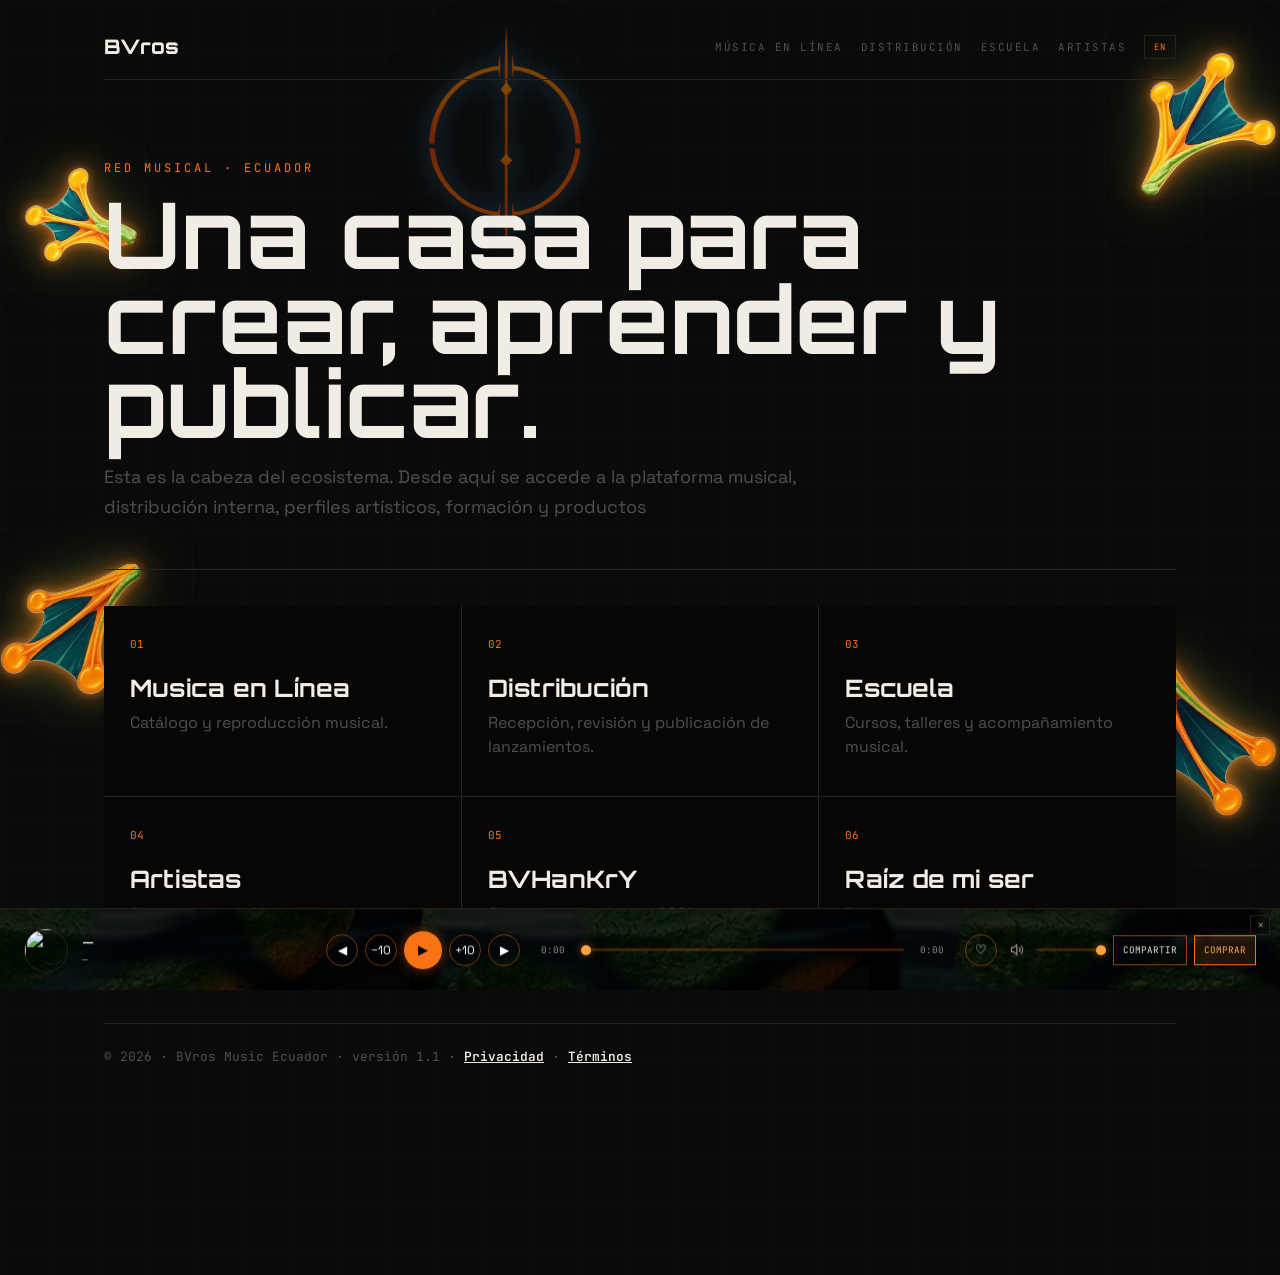
==== index.html @ 0d97cc88 "Primera version de la plataforma BVros" ====
<!doctype html>
<html lang="es">
<head>
  <meta charset="utf-8">
  <meta name="viewport" content="width=device-width,initial-scale=1">
  <meta name="theme-color" content="#050505">
  <title>BVros Music</title>
  <meta name="description" content="BVros: distribución, streaming, catálogo artístico y formación musical.">
  <link rel="manifest" href="manifest.webmanifest">
  <link rel="icon" href="assets/icons/icon-192.png" type="image/png">
  <link rel="stylesheet" href="assets/css/variables.css">
  <link rel="stylesheet" href="assets/css/base.css">
  <link rel="stylesheet" href="assets/css/layout.css">
  <link rel="stylesheet" href="assets/css/hub.css">
  <link rel="stylesheet" href="assets/css/responsive.css">
  <link rel="stylesheet" href="assets/css/theme-hankry.css">
  <meta name="theme-color" content="#070605">
</head>
<body>
  <div class="shell">
    <nav class="hub-nav">
      <a class="hub-brand" href="index.html">BVros</a>
      <div class="hub-links"><a href="stream.html">Stream</a>
        <a href="distribution.html">Distribution</a>
        <a href="academy.html">Academy</a><a href="artists.html">Artists</a>
      </div>
    </nav>
    <header class="hub-hero">
      <div class="eyebrow">RED MUSICAL · ECUADOR</div>
      <h1>Una casa para crear, aprender y publicar.</h1>
      <p>Esta es la cabeza del ecosistema. Desde aquí se accede a la plataforma musical, 
         distribución interna, perfiles artísticos, formación y productos.</p>
    </header>
    <main class="module-grid">
      <a class="module-card" href="stream.html"><span>01</span><h2>Musica en línea</h2>
        <p>Catálogo y reproducción musical.</p>
      </a>
      <a class="module-card" href="distribution.html"><span>02</span><h2>Distribución</h2>
        <p>Recepción, revisión y publicación de lanzamientos.</p>
      </a>
      <a class="module-card" href="academy.html"><span>03</span><h2>Escuela</h2>
        <p>Cursos, talleres y acompañamiento musical.</p>
      </a>
      <a class="module-card" href="artists.html"><span>04</span><h2>Artistas</h2>
        <p>Directorio y perfiles públicos de artistas.</p></a>
      <a class="module-card" href="artist/bvhankry/index.html"><span>05</span><h2>BVHanKrY</h2>
        <p>Cliente piloto número 0001 y catálogo histórico.</p>
      </a>
      <a class="module-card" href="release/raiz-de-mi-ser/index.html"><span>06</span><h2>Raíz de mi ser</h2>
        <p>Primer lanzamiento nativo experimental de BVros.</p>
      </a>
    </main>
    <footer>
        © 2026 · BVros Music Ecuador · versión 1.1 ·
        <a href="privacy.html">Privacidad</a> ·
        <a href="terms.html">Términos</a>
    </footer>
    </div>
  <script type="module" src="assets/js/shell.js"></script>
  <script type="module" src="assets/js/gate.js"></script>
</body>
</html>
---- assets/css/variables.css ----
:root{
  --bg:#0a0a0a;--surface:#111111;--border:#1a1a1a;--border-hi:#2a2a2a;
  --text:#e0e0e0;--muted:#505050;--accent:#00ff66;--accent-dim:#00cc52;
  --mono:'JetBrains Mono',monospace;--sans:'Space Grotesk',sans-serif;
  --nav-h:52px;--player-h:52px;
}
*,*::before,*::after{margin:0;padding:0;box-sizing:border-box}
---- assets/css/base.css ----
html{scroll-behavior:smooth}
body{
  font-family:var(--sans);background-color:var(--bg);
  background-image:linear-gradient(rgba(255,255,255,.013) 1px,transparent 1px),linear-gradient(90deg,rgba(255,255,255,.013) 1px,transparent 1px);
  background-size:48px 48px;color:var(--text);min-height:100vh;
  padding-bottom:calc(var(--player-h) + 24px);overflow-x:hidden;-webkit-font-smoothing:antialiased;
}
a{color:inherit}button{font-family:inherit}img{display:block}
.top-progress{position:fixed;top:0;left:0;height:2px;width:0%;background:var(--accent);z-index:3000;pointer-events:none}
---- assets/css/layout.css ----
.main-nav{position:fixed;top:0;left:0;right:0;height:var(--nav-h);background:var(--bg);border-bottom:1px solid var(--border);z-index:1000;transition:transform .2s ease}
.main-nav.hidden-nav{transform:translateY(-100%)}
.nav-inner{max-width:1100px;margin:0 auto;height:100%;display:flex;align-items:center;justify-content:space-between;padding:0 24px}
.nav-logo img{height:22px}
.nav-links{display:flex;gap:28px;list-style:none}
.nav-links a{font-family:var(--mono);font-size:.68rem;letter-spacing:1.5px;text-transform:uppercase;color:var(--muted);text-decoration:none;transition:color .15s;padding:4px 0;border-bottom:1px solid transparent}
.nav-links a:hover,.nav-links a.active{color:var(--text);border-bottom-color:var(--text)}
.nav-social{display:flex;gap:16px;list-style:none}
.nav-social a img{height:14px;opacity:.35;transition:opacity .15s}
.nav-social a:hover img{opacity:1}
.menu-toggle{display:none;background:none;border:none;color:var(--text);font-size:1.6rem;cursor:pointer;line-height:1}
.container{max-width:1100px;margin:0 auto;padding:calc(var(--nav-h) + 40px) 24px 0}

.hero{display:flex;align-items:center;gap:28px;padding:0 0 36px;border-bottom:1px solid var(--border)}
.hero-cover{width:140px;height:140px;flex-shrink:0;overflow:hidden;border:1px solid var(--border)}
.hero-cover img{width:100%;height:100%;object-fit:cover}
.hero-meta{font-family:var(--mono);font-size:.65rem;letter-spacing:3px;text-transform:uppercase;color:var(--muted);margin-bottom:10px}
.hero-title{font-size:clamp(2.2rem,5.5vw,3.6rem);font-weight:700;letter-spacing:-2px;line-height:1;margin-bottom:10px}
.hero-sub{font-size:.82rem;color:var(--muted);margin-bottom:6px}
.hero-ep{font-family:var(--mono);font-size:.75rem;color:var(--accent);letter-spacing:4px;text-transform:uppercase}

.tracklist-header{display:grid;grid-template-columns:48px 1fr auto auto 40px;gap:16px;padding:10px 0;border-bottom:1px solid var(--border);font-family:var(--mono);font-size:.6rem;letter-spacing:2px;text-transform:uppercase;color:var(--muted)}
.track-row{display:grid;grid-template-columns:48px 1fr auto auto 40px;align-items:center;gap:16px;padding:11px 0;border-bottom:1px solid var(--border);position:relative;cursor:pointer;transition:background-color .12s}
.track-row:hover{background-color:rgba(255,255,255,.015)}
.track-row.playing .track-title-text{color:var(--accent)}.track-row.playing .tr-num{color:var(--accent)}
.track-trigger{background:none;border:none;cursor:pointer;padding:0;color:var(--muted);display:flex;align-items:center;justify-content:center;width:48px;height:40px}
.track-trigger:focus-visible{outline:1px solid var(--accent);outline-offset:-1px}
.tr-num{font-family:var(--mono);font-size:.82rem;display:block}
.tr-play,.tr-pause{display:none;width:14px;height:14px;fill:currentColor}
.track-row:hover .tr-num{display:none}.track-row:hover .tr-play{display:block}
.track-row.playing .tr-num{display:none}.track-row.playing .tr-pause{display:block}
.track-row.playing:hover .tr-play{display:none}.track-row.playing:hover .tr-pause{display:block}
.track-info{overflow:hidden;min-width:0}
.track-title-text{font-size:.9rem;font-weight:500;white-space:nowrap;overflow:hidden;text-overflow:ellipsis;transition:color .15s}
.track-artist-text{font-family:var(--mono);font-size:.72rem;color:var(--muted);margin-top:1px;white-space:nowrap;overflow:hidden;text-overflow:ellipsis}
.track-duration{font-family:var(--mono);font-size:.75rem;color:var(--muted);min-width:40px;text-align:right}
.track-plays{font-family:var(--mono);font-size:.7rem;color:var(--muted);min-width:60px;text-align:right}
.track-like{background:none;border:none;cursor:pointer;color:var(--muted);padding:0;display:flex;align-items:center;justify-content:center;width:40px;height:40px;transition:color .15s}
.track-like:hover{color:var(--text)}.track-like:focus-visible{outline:1px solid var(--accent);outline-offset:-1px}
.track-like svg{width:16px;height:16px;fill:currentColor}.track-like.liked{color:var(--accent)}
.track-progress-line{position:absolute;bottom:0;left:0;width:100%;height:2px;background:transparent;pointer-events:none}
.track-progress-fill{height:100%;width:0%;background:var(--accent);transition:width .1s linear}

/* Ocultar el elemento audio nativo */
.track-row audio{position:absolute;width:1px;height:1px;opacity:0;pointer-events:none;overflow:hidden;clip:rect(0,0,0,0)}

.streaming-section{border:1px solid var(--border);margin:40px 0}
.streaming-label{padding:12px 20px;border-bottom:1px solid var(--border);font-family:var(--mono);font-size:.65rem;letter-spacing:2px;text-transform:uppercase;color:var(--muted)}
.embed-grid{display:grid;grid-template-columns:1fr 1fr}
.embed-cell{border-right:1px solid var(--border)}.embed-cell:last-child{border-right:none}
.embed-cell iframe{width:100%;height:352px;border:0;display:block}
.streaming-links{padding:12px 20px;border-top:1px solid var(--border);display:flex;gap:24px;flex-wrap:wrap}
.stream-link{font-family:var(--mono);font-size:.7rem;color:var(--muted);text-decoration:none;letter-spacing:1px;transition:color .15s}
.stream-link:hover{color:var(--accent)}

.info-grid{display:grid;grid-template-columns:1fr 1fr;gap:1px;background:var(--border);margin:40px 0}
.info-cell{background:var(--bg);padding:28px}
.info-cell h2{font-family:var(--mono);font-size:.65rem;letter-spacing:3px;text-transform:uppercase;color:var(--muted);margin-bottom:10px;display:flex;align-items:center}
.info-cell h2::before{content:'/';margin-right:8px;color:var(--accent)}
.info-cell p{font-size:.85rem;color:var(--text);line-height:1.65}
.info-tag{display:inline-block;margin-top:10px;padding:3px 10px;border:1px solid var(--border);font-family:var(--mono);font-size:.6rem;letter-spacing:1px;text-transform:uppercase;color:var(--muted)}
.info-teaser-link{display:inline-block;margin-top:14px;font-family:var(--mono);font-size:.72rem;color:var(--accent);text-decoration:none;letter-spacing:1px;transition:color .15s}
.info-teaser-link:hover{color:var(--text)}

footer{padding:36px 0;border-top:1px solid var(--border);text-align:center}
.footer-name{font-size:1.1rem;font-weight:700;letter-spacing:-.5px;margin-bottom:6px}
footer p{font-size:.7rem;color:var(--muted);font-family:var(--mono);letter-spacing:.5px}
---- assets/css/hub.css ----
@import url('https://fonts.googleapis.com/css2?family=JetBrains+Mono:wght@400;500;700&family=Space+Grotesk:wght@400;500;600;700&display=swap');
:root{--bg:#080808;--surface:#111;--line:#242424;--text:#ededed;--muted:#8a8a8a;--accent:#00ff66;--sans:system-ui,-apple-system,BlinkMacSystemFont,"Segoe UI",sans-serif;--mono:"JetBrains Mono",monospace}*{box-sizing:border-box}body{margin:0;background:var(--bg);color:var(--text);font-family:var(--sans)}a{color:inherit}.shell{max-width:1120px;margin:auto;padding:24px}.hub-nav{display:flex;align-items:center;justify-content:space-between;border-bottom:1px solid var(--line);padding:10px 0 20px}.hub-brand{text-decoration:none;font-weight:800;font-size:1.25rem}.hub-links{display:flex;gap:18px;flex-wrap:wrap}.hub-links a{text-decoration:none;color:var(--muted);font:12px var(--mono)}.hub-links a:hover{color:var(--accent)}.hub-hero{padding:80px 0 48px;border-bottom:1px solid var(--line)}.eyebrow{font:12px var(--mono);color:var(--accent);letter-spacing:2px;text-transform:uppercase}.hub-hero h1{font-size:clamp(42px,9vw,92px);line-height:.92;margin:16px 0}.hub-hero p{max-width:720px;color:var(--muted);font-size:18px;line-height:1.65}.module-grid{display:grid;grid-template-columns:repeat(3,1fr);gap:1px;background:var(--line);margin:36px 0}.module-card{background:var(--bg);padding:26px;min-height:190px;text-decoration:none}.module-card:hover{background:var(--surface)}.module-card span{font:11px var(--mono);color:var(--accent)}.module-card h2{margin:20px 0 8px}.module-card p{color:var(--muted);line-height:1.5}.page-head{padding:64px 0 32px;border-bottom:1px solid var(--line)}.page-head h1{font-size:clamp(36px,7vw,72px);margin:10px 0}.content{padding:34px 0;max-width:800px;line-height:1.7;color:var(--muted)}.status{display:inline-block;border:1px solid var(--line);padding:6px 10px;font:11px var(--mono);color:var(--accent)}footer{border-top:1px solid var(--line);padding:24px 0;color:var(--muted);font:11px var(--mono)}@media(max-width:760px){.hub-nav{align-items:flex-start;gap:20px;flex-direction:column}.module-grid{grid-template-columns:1fr}.hub-hero{padding-top:50px}}

/* ============ PUENTE ORIGIN v2 · valores exactos del perfil ============ */
:root{
  --bg:#0a0a0a;--surface:#111111;--border:#1a1a1a;--border-hi:#2a2a2a;
  --text:#e0e0e0;--muted:#505050;--accent:#00ff66;--accent-dim:#00cc52;
  --mono:'JetBrains Mono',monospace;--sans:'Space Grotesk',sans-serif;
  --nav-h:52px;--player-h:52px;
  --text-muted:#505050;--danger:#ff5555;
}

/* Fondo idéntico al base.css del perfil: cuadrículas 48px */
body{
  background-color:#0a0a0a !important;
  background-image:
    linear-gradient(rgba(255,255,255,.013) 1px,transparent 1px),
    linear-gradient(90deg,rgba(255,255,255,.013) 1px,transparent 1px) !important;
  background-size:48px 48px !important;
  font-family:var(--sans);
}
.shell,.content,.page-head{background:transparent !important}

/* Monoespaciada en menú, etiquetas y datos (como layout.css) */
.hub-brand,.hub-links a,.eyebrow,.pill,.badge,
.track-num,.track-dur,.track-artist,.artist-genre,.artist-followers,
.rel-info p,.dp-artist,footer{font-family:var(--mono)}

/* Menú del hub con el estilo del nav original */
.hub-links a{font-size:.68rem;letter-spacing:1.5px;text-transform:uppercase;color:var(--muted)}
.hub-links a:hover{color:var(--text);border-bottom:1px solid var(--text)}
.eyebrow{letter-spacing:3px}

/* Títulos con el peso y tracking del hero original */
.page-head h1{font-family:var(--sans);font-weight:700;letter-spacing:-2px}

/* Esquinas rectas y bordes 1px: la firma visual del perfil */
.course-card,.artist-card,.merch-card,.rel-row,.track-row,
.step,.dist-form,.pill,.badge,.btn-accent,.btn-outline{border-radius:0}
.track-row{border:1px solid var(--border)}
---- assets/css/responsive.css ----
@media(max-width:900px){
  .merch-grid--book{grid-template-columns:repeat(3,1fr);gap:12px;padding:14px}
}
@media(max-width:768px){
  .container{padding:calc(var(--nav-h) + 24px) 16px 0}
  .hero{gap:16px;padding-bottom:24px;flex-wrap:wrap}
  .hero-cover{width:90px;height:90px}.hero-title{font-size:1.8rem}.hero-sub,.hero-ep{font-size:.7rem}
  .nav-inner{padding:0 14px}.menu-toggle{display:block}
  .nav-links{display:none;position:absolute;top:var(--nav-h);left:0;width:100%;background:var(--bg);border-bottom:1px solid var(--border);padding:8px 0;flex-direction:column;gap:0;z-index:1001}
  .nav-links.active{display:flex}.nav-links li{text-align:center;padding:10px 0}.nav-social{gap:12px}
  .tracklist-header{display:none}
  .track-row{grid-template-columns:36px 1fr auto 36px;gap:10px;padding:9px 0}
  .track-plays{display:none}.track-trigger{width:36px}.track-like{width:36px}
  .embed-grid{grid-template-columns:1fr}
  .embed-cell{border-right:none;border-bottom:1px solid var(--border)}.embed-cell:last-child{border-bottom:none}
  .embed-cell iframe{height:152px}
  .info-grid{grid-template-columns:1fr}
  .merch-grid{grid-template-columns:repeat(2,1fr);gap:12px;padding:14px}
  .merch-item{aspect-ratio:1/1.2}
  .merch-grid--book{grid-template-columns:repeat(3,1fr);gap:12px;padding:14px}
  .merch-item--book{aspect-ratio:1/1.35}
  .merch-price-value{font-size:.7rem}
  .merch-overlay-num{font-size:1.1rem}.merch-overlay-name{font-size:.55rem}.merch-overlay-price{font-size:.75rem}
  .merch-buy-btn{padding:4px 12px;font-size:.5rem}
  .merch-header-badge{display:none}
  .lightbox-nav{padding:10px}.lightbox-nav svg{width:22px;height:22px}
  .lightbox-buy-bar{padding:8px 14px;gap:10px}
  .lightbox-buy-platform{display:none}.lightbox-buy-name{font-size:.6rem}.lightbox-buy-price{font-size:.78rem}
  .lightbox-buy-btn{padding:5px 12px;font-size:.52rem}.lightbox-buy-btn svg{width:10px;height:10px}
  .lightbox-img-wrap{bottom:52px}
  .global-player{grid-template-columns:1fr auto;height:auto;padding:8px 12px;gap:8px}
  .gp-left{min-width:0}.gp-cover{width:28px;height:28px}.gp-title{font-size:.75rem}.gp-artist{font-size:.6rem}
  .gp-right{display:none}.gp-time{min-width:58px;font-size:.6rem}
  .install-btn{right:14px;bottom:64px;font-size:.58rem;padding:6px 10px}
  #toast-container{right:14px;bottom:64px}
}
@media(max-width:420px){
  .merch-grid{grid-template-columns:1fr 1fr;gap:10px;padding:10px}
  .merch-item{aspect-ratio:1/1.3}
  .merch-grid--book{grid-template-columns:1fr 1fr 1fr;gap:10px;padding:10px}
  .merch-item--book{aspect-ratio:1/1.4}
  .merch-overlay-num{font-size:1rem}.merch-overlay-name{font-size:.5rem}.merch-overlay-price{font-size:.68rem}
  .merch-price-tag{padding:18px 8px 6px}.merch-price-value{font-size:.65rem}.merch-price-num{font-size:.5rem}
  .book-spine{width:10px}.book-pages{width:3px}
  .book-overlay .merch-overlay-num{font-size:1rem}
  .book-overlay .book-overlay-name{font-size:.48rem}
  .book-overlay .merch-overlay-price{font-size:.68rem}
  .book-overlay .merch-buy-btn{font-size:.46rem;padding:3px 10px}
}
@media(prefers-reduced-motion:reduce){
  *,*::before,*::after{animation-duration:.01ms!important;transition-duration:.01ms!important}
}
---- assets/css/theme-hankry.css ----
/* =========================================================
   BVROS · TEMA HANKRY
   Identidad visual: negro cálido + naranja HANKRY
   + verde rana + teal. Solo pintura: no altera
   ninguna lógica ni estructura.
   ========================================================= */

@import url('https://fonts.googleapis.com/css2?family=Orbitron:wght@500;700;800&display=swap');

:root{

    /* --- ACENTO PRINCIPAL: naranja HANKRY --- */
    --accent:
        #F97316;

    --accent-hover:
        #FFA33D;

    --accent-soft:
        rgba(249,115,22,.15);

    --accent-glow:
        rgba(249,115,22,.45);

    /* --- SECUNDARIOS DE LA IDENTIDAD --- */
    --accent-2:
        #7CB342;                 /* verde rana */

    --teal:
        #1F5F5B;                 /* membranas */

    /* --- NEUTROS CÁLIDOS --- */
    --bg:
        #070605;                 /* negro cálido */

    --surface:
        #14100C;

    --border:
        #2A2119;

    --text:
        #F2EDE4;

    --text-muted:
        #9A8D7D;

    --danger:
        #EF4444;
}


/* =========================================================
   FONDO: bruma cálida superior (resplandor del anillo)
========================================================= */

body{

    background:
        radial-gradient(
            1200px 600px at 50% -10%,
            rgba(249,115,22,.055),
            transparent 60%
        ),
        var(--bg);
}


/* =========================================================
   TIPOGRAFÍA DE IDENTIDAD
   Orbitron (geométrica como el logotipo) en títulos
   y marca. El mono se conserva para datos/tiempos.
========================================================= */

h1,
h2,
.hub-brand{

    font-family:
        'Orbitron',
        ui-sans-serif,
        sans-serif;

    letter-spacing:
        .01em;

}

.hub-brand{

    font-weight:
        800;

}


/* =========================================================
   BARRAS DEL REPRODUCTOR GLOBAL
   (los brillos estaban fijos en verde: se cubren aquí)
========================================================= */

.bvg-range::-webkit-slider-thumb,
.dp-range::-webkit-slider-thumb{

    box-shadow:
        0 0 8px var(--accent-glow) !important;

}

.bvg-range::-moz-range-thumb,
.dp-range::-moz-range-thumb{

    box-shadow:
        0 0 8px var(--accent-glow) !important;

}

/* Botón play principal: aura naranja sutil */

.bvg-ctl.main,
.dp-control.main{

    box-shadow:
        0 0 14px rgba(249,115,22,.30);

}


/* =========================================================
   DISCO GIRATORIO
   Guiño al anillo del logo: borde naranja al girar
========================================================= */

.bvg-player.playing .bvg-cover{

    border-color:
        var(--accent);

    box-shadow:
        0 0 12px rgba(249,115,22,.35);

}


/* =========================================================
   CATÁLOGO — fila activa
   (estaba fija en verde translúcido con !important:
    misma fuerza, especificidad mayor, gana el tema)
========================================================= */

.shell .track-row.active,
.track-row.active{

    background:
        rgba(249,115,22,.05) !important;

}

.shell .track-row.active .track-title,
.track-row.active .track-title{

    color:
        var(--accent);

}

.shell .track-row.active .track-num,
.track-row.active .track-num{

    color:
        var(--accent);

}


/* =========================================================
   DETALLES FINOS
========================================================= */

/* Selección de texto: teal de las membranas */

::selection{

    background:
        rgba(31,95,91,.55);

    color:
        var(--text);

}

/* Scrollbar discreto acorde al tema */

::-webkit-scrollbar{

    width:10px;

}

::-webkit-scrollbar-track{

    background:
        var(--bg);

}

::-webkit-scrollbar-thumb{

    background:
        var(--border);

    border-radius:
        999px;

}

::-webkit-scrollbar-thumb:hover{

    background:
        var(--accent);

}

/* Barra de progreso de navegación del shell
   (ya usa var(--accent): solo refuerzo) */

#bvgRouterBar,
.top-progress{

    background:
        var(--accent) !important;

}
/* =========================================================
   UNIFICACIÓN TIPOGRÁFICA:
   H1 de cabecera en Orbitron (hub.css lo sobreescribía
   por especificidad — esto lo refuerza).
========================================================= */

.page-head h1,
header.page-head h1,
h1{

    font-family:
        'Orbitron',
        ui-sans-serif,
        sans-serif !important;

    font-weight:
        700 !important;

    letter-spacing:
        .01em !important;

}
/* =========================================================
   PATAS HANKRY — v2 + NEÓN DE CONTORNO + ANIMACIÓN
   Las imágenes son PNG transparentes, así que el glow
   usa drop-shadow: brillo pegado a la silueta alfa
   exacta (no manchas circulares).
   - Patas afiladas: tus medidas v2, intactas
   - Neón: cadena de 3 drop-shadow (núcleo + medio + halo)
   - Animación: el resplandor respira
========================================================= */


/* =========================================================
   CAPA DE NEÓN (detrás de las patas afiladas)
   Misma imagen, mismas coordenadas: el drop-shadow
   proyecta el brillo alrededor de la silueta.
   La copia de la imagen queda perfectamente alineada
   bajo la pata afilada (invisible como duplicado).
========================================================= */

html::before,
html::after{

    content:
        '';

    position:
        fixed;

    inset:
        0;

    pointer-events:
        none;

    z-index:
        0;

    background-repeat:
        no-repeat;

    /*
       NEÓN EN CADENA:
       1ª sombra = núcleo pegado al borde
       2ª = difusión media
       3ª = halo amplio
    */

    filter:
        drop-shadow(0 0 5px rgba(255,150,50,.60))
        drop-shadow(0 0 14px rgba(249,115,22,.55))
        drop-shadow(0 0 30px rgba(124,179,66,.35));

    animation:
        pawGlow 120s ease-in-out infinite alternate;

}


/* --- NEÓN SUPERIORES (mismas medidas que las patas) --- */

html::before{

    background-image:
        url('../img/paw/paw-top-left.png'),
        url('../img/paw/paw-top-right.png');

    background-position:
        left -80px top 10px,
        right -70px top 20px;

    background-size:
        300px 300px,
        320px 320px;

}


/* --- NEÓN INFERIORES (mismas medidas que las patas) --- */

html::after{

    background-image:
        url('../img/paw/paw-bottom-left.png'),
        url('../img/paw/paw-bottom-right.png');

    background-position:
        left -55px bottom 20px,
        right -36px bottom -38px;

    background-size:
        320px 320px,
        300px 300px;

}


/* =========================================================
   PATAS AFILADAS — tus medidas v2, intactas
========================================================= */

body::before,
body::after{

    content:
        '';

    position:
        fixed;

    inset:
        0;

    pointer-events:
        none;

    z-index:
        0;

    background-repeat:
        no-repeat;

    mix-blend-mode:
        screen;

    opacity:
        .80;

}


/* --- SUPERIORES --- */

body::before{

    background-image:
        url('../img/paw/paw-top-left.png'),
        url('../img/paw/paw-top-right.png');

    background-position:
        left -80px top 10px,
        right -70px top 20px;

    background-size:
        300px 300px,
        320px 320px;

}


/* --- INFERIORES (sobre la franja del reproductor) --- */

body::after{

    background-image:
        url('../img/paw/paw-bottom-left.png'),
        url('../img/paw/paw-bottom-right.png');

    background-position:
        left -55px bottom 20px,
        right -36px bottom -38px;

    background-size:
        320px 320px,
        300px 300px;

}


/* =========================================================
   ANIMACIÓN — el neón respira
========================================================= */

@keyframes pawGlow{

    from{
        opacity:
            .10;
    }

    to{
        opacity:
            .90;
    }

}


/* Contenido de la página por encima de las patas
   (el player ya tiene z-index 9000, muy por encima) */

.shell{

    position:
        relative;

    z-index:
        1;

}


/* =========================================================
   RESPONSIVE
========================================================= */

@media(max-width:850px){

    html::before{

        background-size:
            190px 190px,
            200px 200px;

    }

    html::after{

        display:
            none;

    }

    body::before{

        background-size:
            190px 190px,
            200px 200px;

    }

    body::after{

        display:
            none;

    }

}
/* =========================================================
   ARO HANKRY — emblema central detrás del contenido
   Fijo al viewport, centrado, detrás del título y las
   tarjetas de todos los módulos. Con neón de silueta
   (drop-shadow) y pulso lento.
========================================================= */

.shell::before{

    content:
        '';

    position:
        fixed;

    left:
        40%;

    top:
        15%;

    width:
        500px;

    height:
        500px;

    transform:
        translate(-50%,-50%);

    background:
        url('../img/paw/paw-ring.png') center / contain no-repeat;

    pointer-events:
        none;

    z-index:
        -1;

    opacity:
        .45;

    filter:
        drop-shadow(0 0 10px rgba(86, 170, 226, 0.87))
        drop-shadow(0 0 35px rgba(3, 62, 90, 0.897));

    animation:
    ringPulse 20s ease-in-out infinite alternate, ringSpin 320s linear infinite;

}


@keyframes ringPulse{

    from{
        opacity:
            .35;
    }

    to{
        opacity:
            .100;
    }

}
@keyframes ringSpin{

    from{
        transform:
            translate(-50%,-50%) rotate(0deg);
    }

    to{
        transform:
            translate(-50%,-50%) rotate(360deg);
    }

}


/* =========================================================
   RESPONSIVE: el aro se reduce en pantallas chicas
========================================================= */

@media(max-width:1150px){

    .shell::before{

        width:
            480px;

        height:
            480px;

    }

}

@media(max-width:620px){

    .shell::before{

        width:
            320px;

        height:
            320px;

        opacity:
            .35;

    }

}

/* =========================================================
   REPRODUCTOR — RELLENO PIEL DE RANA (v5B · OSCURO)
   Variante B: oscuridad integrada en cada textura
   (filter brightness) — el velo NUNCA toca los
   controles. Mosaico: parches piel verde + membrana
   azul en los huecos. Muy oscuro para máximo
   contraste con los controles naranjas.
========================================================= */


/* --- BASE: verde-negro profundo --- */

.bvg-player{

    background-color:
        #030705;

    border-top:
        3px solid #0A1826;

}


/* --- PISO 1: MEMBRANA AZUL (huecos del mosaico) ---
   brightness .13 → azul petróleo muy profundo
========================================================= */

.bvg-player::before{

    content:
        '';

    position:
        absolute;

    inset:
        0;

    background:
        url('../img/paw/fin.png') center / 460px auto repeat;

    filter:
        brightness(.13)
        saturate(.75);

    opacity:
        .85;

    pointer-events:
        none;

    z-index:
        -1;

}


/* --- PISO 2: PIEL VERDE EN PARCHEZ ---
   brightness .15 → verde bosque nocturno,
   manchas apenas adivinables
========================================================= */

.bvg-player::after{

    content:
        '';

    position:
        absolute;

    inset:
        0;

    background:
        url('../img/paw/skin.png') center / 540px auto repeat;

    filter:
        brightness(.15)
        saturate(.9);

    opacity:
        .95;

    -webkit-mask-image:
        radial-gradient(
            circle,
            #000 0 46%,
            transparent 54%
        ),
        radial-gradient(
            circle,
            #000 0 38%,
            transparent 46%
        );

    -webkit-mask-position:
        0 0,
        170px 150px;

    -webkit-mask-size:
        340px 340px,
        340px 340px;

    mask-image:
        radial-gradient(
            circle,
            #000 0 46%,
            transparent 54%
        ),
        radial-gradient(
            circle,
            #000 0 38%,
            transparent 46%
        );

    mask-position:
        0 0,
        170px 150px;

    mask-size:
        340px 340px,
        340px 340px;

    pointer-events:
        none;

    z-index:
        -1;

}
/* =========================================================
   JERARQUÍA LUMÍNICA v1
   1) Controles del player: contorno naranja + glow sutil
   2) Contadores PLAYS y corazones de la lista: brillantes
========================================================= */


/* =========================================================
   1) CONTROLES DEL REPRODUCTOR
========================================================= */

/* Botones circulares: contorno naranja tenue
   que los separa del fondo oscuro */

.bvg-player .bvg-ctl{

    border-color:
        rgba(249,115,22,.45) !important;

    color:
        #FFFFFF;

    transition:
        border-color .15s,
        color .15s,
        box-shadow .15s;

}

/* Hover: el contorno se enciende */

.bvg-player .bvg-ctl:hover{

    border-color:
        var(--accent) !important;

    box-shadow:
        0 0 10px rgba(249,115,22,.35);

}


/* Botón play: aura constante suave
   (el protagonista indiscutible) */

.bvg-player .bvg-ctl.main{

    box-shadow:
        0 0 14px rgba(249,115,22,.45) !important;

}

.bvg-player .bvg-ctl.main:hover{

    box-shadow:
        0 0 20px rgba(249,115,22,.65) !important;

}


/* Barras: relleno más luminoso + bolita con halo */

.bvg-player .bvg-range{

    background:
        linear-gradient(
            to right,
            #FF9A3D 0%,
            #FF9A3D var(--fill,0%),
            rgba(249,115,22,.22) var(--fill,0%),
            rgba(249,115,22,.22) 100%
        ) !important;

}

.bvg-player .bvg-range::-webkit-slider-thumb{

    background:
        #FFA33D;

    box-shadow:
        0 0 9px rgba(255,163,61,.55) !important;

}

.bvg-player .bvg-range::-moz-range-thumb{

    background:
        #FFA33D;

    box-shadow:
        0 0 9px rgba(255,163,61,.55) !important;

}


/* COMPARTIR / COMPRAR: contorno más presente */

.bvg-player .bvg-action{

    border-color:
        rgba(249,115,22,.55) !important;

    color:
        #F0E6D8;

}

.bvg-player .bvg-action:hover{

    box-shadow:
        0 0 10px rgba(249,115,22,.35);

}

.bvg-player .bvg-action.buy{

    background:
        rgba(249,115,22,.12) !important;

    color:
        #FFB25C !important;

    border-color:
        var(--accent) !important;

}


/* =========================================================
   2) CONTADORES DE LA LISTA (PLAYS + corazones)
========================================================= */

/* Número de PLAYS: de gris apagado → blanco brillante,
   un punto más grande para presencia */

.track-plays,
.track-dur{

    color:
        #FFFFFF !important;

    font-size:
        .72rem !important;

    text-shadow:
        0 0 6px rgba(255,255,255,.25);

}

/* Encabezado PLAYS de la tabla, acorde */

.catalog-header .h-plays,
.catalog-header .h-dur{

    color:
        var(--accent);

}


/* Corazones de la lista: más grandes y con luz */

.track-like{

    font-size:
        19px !important;

}

/* Corazón marcado: naranja brillante con halo */

.track-like.liked{

    color:
        var(--accent) !important;

    text-shadow:
        0 0 8px rgba(249,115,22,.55);

}

/* Corazón sin marcar: gris claro visible
   (antes casi desaparecía) */

.track-like:not(.liked){

    color:
        #B8AD9C !important;

}

.track-like:hover{

    color:
        #FFFFFF !important;

    transform:
        scale(1.15);

}

/* =========================================================
   ALINEACIÓN DEL CHIP DE USUARIO EN EL NAV
========================================================= */

.hub-links{

    align-items:
        center !important;

}

.bv-auth-chip{

    align-self:
        center;

    /* PERILLA: sube/baja el chip completo.
       Negativo = sube. Prueba -1px, -2px... */

    transform:
        translateY(-1px);

}

.bv-auth-trigger{

    line-height:
        1;

    padding-top:
        0;

    padding-bottom:
        0;

}

/* =========================================================
   BOTÓN INICIO — tipografía de marca (Orbitron),
   igual que "BVros". El recuadro se mantiene.
========================================================= */

button.bv-auth-login{

    font-family:
        'Orbitron',
        ui-sans-serif,
        sans-serif !important;

    font-weight:
        700;

    letter-spacing:
        .12em;

}
/* =========================================================
   FOOTER — Privacidad y Términos prominentes
========================================================= */

footer{

    font-size:
        .8rem !important;

}

footer a{

    color:
        var(--text) !important;

    font-weight:
        600;

    text-decoration:
        underline;

}

footer a:hover{

    color:
        var(--accent) !important;

}

/* =========================================================
   PLAYER — botón minimizar + píldora de retorno
========================================================= */

.bvg-min{
    position:absolute;
    top:6px;
    right:10px;
    width:20px;
    height:20px;
    border:1px solid var(--border,#2A2119);
    background:none;
    color:var(--text-muted,#9A8D7D);
    font-size:12px;
    line-height:1;
    cursor:pointer;
}
.bvg-min:hover{
    color:var(--accent);
    border-color:var(--accent);
}

.bvg-player.minimized{
    transform:
        translateY(110%) !important;
}

.bvg-pill{
    position:fixed;
    right:14px;
    bottom:14px;
    z-index:9000;
    width:44px;
    height:44px;
    border-radius:50%;
    border:1px solid var(--accent,#F97316);
    background:rgba(5,5,5,.92);
    color:var(--accent,#F97316);
    font-size:16px;
    cursor:pointer;
    display:none;
    align-items:center;
    justify-content:center;
}
.bvg-pill.show{
    display:flex;
}

/* Espacio garantizado sobre el player para
   que el footer jamás quede tapado */

.shell{
    padding-bottom:
        110px;
}

/* =========================================================
   SELECTS — lista desplegable legible (tema oscuro)
========================================================= */

.bv-gate select option,
.bv-menu-panel select option,
select option{

    background:
        #14100C;

    color:
        #f2e8e4;

}

.bv-gate select,
.bv-menu-panel select{

    color:
        var(--text);

}

/* =========================================================
   FOOTER — siempre alineado a la izquierda,
   en todas las páginas, sin excepción.
========================================================= */

footer{text-align:left !important;}


/* =========================================================
   PANEL DE CONTROL RESPONSIVE — v2
   PC: sin cambios (los valores :root son las medidas
   actuales de escritorio). Móvil: nav en grilla limpia
   + patas visibles y controladas.
========================================================= */

:root{

    /* --- PATAS SUPERIORES (escritorio) --- */
    --paw-tl-x: -80px;
    --paw-tl-y: 40px;
    --paw-tl-size: 300px;

    --paw-tr-x: -70px;
    --paw-tr-y: 20px;
    --paw-tr-size: 320px;

    /* --- PATAS INFERIORES (escritorio) --- */
    --paw-bl-x: -55px;
    --paw-bl-lift: 40px;
    --paw-bl-size: 320px;

    --paw-br-x: -36px;
    --paw-br-lift: -38px;
    --paw-br-size: 300px;

}


/* --- Las 4 capas leen las variables
   (neón y patas siempre sincronizadas) --- */

html::before,
body::before{

    background-position:
        left var(--paw-tl-x) top var(--paw-tl-y),
        right var(--paw-tr-x) top var(--paw-tr-y);

    background-size:
        var(--paw-tl-size) var(--paw-tl-size),
        var(--paw-tr-size) var(--paw-tr-size);

}

html::after,
body::after{

    background-position:
        left var(--paw-bl-x) bottom var(--paw-bl-lift),
        right var(--paw-br-x) bottom var(--paw-br-lift);

    background-size:
        var(--paw-bl-size) var(--paw-bl-size),
        var(--paw-br-size) var(--paw-br-size);

}


/* =========================================================
   MÓVIL (≤850px): patas menores y VISIBLES
   en las 4 esquinas (incluidas las inferiores,
   por encima de la franja del reproductor)
========================================================= */

@media(max-width:850px){

    :root{
        --paw-tl-x: -98px;
        --paw-tl-y: 25px;
        --paw-tl-size: 240px;
        --paw-tr-x: -68px;
        --paw-tr-y: -44px;
        --paw-tr-size: 250px;
        --paw-bl-x: -50px;
        --paw-bl-lift: 68px;
        --paw-bl-size: 240px;
        --paw-br-x: -55px;
        --paw-br-lift: 90px;
        --paw-br-size: 245px;
    }

    /* Anula el display:none de patas inferiores
       que quedó en el bloque antiguo */

    html::after,
    body::after{
        display:
            block !important;
    }

}


/* =========================================================
   MÓVIL (≤640px): NAV EN GRILLA LIMPIA
   Fila 1: BVros (izq) + avatar/nombre (der)
   Fila 2: enlaces centrados + ES/EN a la derecha
========================================================= */

@media(max-width:640px){

    .hub-nav{
        display:
            grid !important;

        grid-template-columns:
            auto 1fr;

        align-items:
            center;

        gap:
            12px 10px;
    }

    /* Fila 1: marca a la izquierda */

    .hub-brand{
        grid-column:
            1;

        grid-row:
            1;
    }

    /* Fila 1: chip (avatar + nombre) a la derecha,
       a la misma altura que BVros */

    .bv-auth-chip{
        grid-column:
            2;

        grid-row:
            1;

        justify-self:
            end;

        transform:
            none;

        margin:
            0;
    }

    /* Fila 2: enlaces centrados, más grandes,
       con el conmutador cerrando a la derecha */

    .hub-links{
        grid-column:
            1 / -1;

        grid-row:
            2;

        display:
            flex !important;

        flex-wrap:
            wrap;

        justify-content:
            center;

        align-items:
            center;

        gap:
            10px 16px;

        width:
            100%;
    }

    .hub-links a{

        font-size:
            .6rem !important;

        letter-spacing:
            .08em;

        white-space:
            nowrap;

    }

    /* El chip pasa a su propia fila,
       alineado a la izquierda */

    .bv-auth-chip{
        grid-column:
            1 / -1;

        grid-row:
            1;

        justify-self:
            flex-start;

        margin-left:
            100px;
    }

    /* Los enlaces pasan a la fila 3 */

    .hub-links{
        grid-row:
            3;
    }    

    /* ES/EN fuera de la fila de enlaces:
       fila 1, a la altura de BVros, corrido
       a la izquierda de la pata superior derecha */

    #bvLangToggle{
        grid-column:
            2;

        grid-row:
            1;

        justify-self:
            end;

        margin-right:
            55px;
    }


    /* Hero compacto: mayor encuadre */

    .hub-hero h1{
        font-size:
            1.5rem !important;
        line-height:
            1.2;
    }

    .hub-hero p{
        font-size:
            .76rem;
    }

}

/* =========================================================
   PLAYER — anuncio de suscripción (pista exclusiva)
========================================================= */

.bvg-buy-gold{

    background:
        linear-gradient(
            135deg,
            #FFD700,
            #FFA500
        ) !important;

    color:
        #000 !important;

    border-color:
        #FFD700 !important;

    box-shadow:
        0 0 16px rgba(255,215,0,.7) !important;

    animation:
        bvgGoldPulse 1.4s ease-in-out infinite alternate;

}

@keyframes bvgGoldPulse{

    from{
        box-shadow:
            0 0 10px rgba(255,215,0,.5);
    }

    to{
        box-shadow:
            0 0 22px rgba(255,215,0,.9);
    }

}

#bvgPayAnn{
    position:
        fixed;

    left:
        50%;

    bottom:
        100px;

    transform:
        translateX(-50%);

    z-index:
        9400;

    display:
        flex;

    align-items:
        center;

    gap:
        12px;

    max-width:
        min(560px, calc(100vw - 24px));

    padding:
        12px 14px;

    background:
        linear-gradient(
            135deg,
            #2A1A08,
            #14100C
        );

    border:
        1px solid #FFD700;

    box-shadow:
        0 0 22px rgba(255,215,0,.35);

    color:
        var(--text, #F2EDE4);
}

.bvg-pay-ann-arrow{

    font-size:
        1.3rem;

    color:
        #FFD700;

    animation:
        bvgArrowUp 1s ease-in-out infinite alternate;

}

@keyframes bvgArrowUp{
    from{ transform: translateY(3px); }
    to{ transform: translateY(-3px); }
}

.bvg-pay-ann-text{

    display:
        flex;

    flex-direction:
        column;

    gap:
        2px;

    min-width:
        0;

}

.bvg-pay-ann-text b{

    font-family:
        'Orbitron', sans-serif;

    font-size:
        .7rem;

    color:
        #FFD700;

}

.bvg-pay-ann-text small{

    font-size:
        .58rem;

    color:
        var(--text-muted, #9A8D7D);

    line-height:
        1.4;

}

.bvg-pay-ann-btn{

    padding:
        9px 12px;

    background:
        #FFD700;

    border:
        none;

    color:
        #000;

    font-weight:
        800;

    font-size:
        .6rem;

    letter-spacing:
        .06em;

    cursor:
        pointer;

    white-space:
        nowrap;

}

.bvg-pay-ann-btn:hover{
    filter: brightness(1.1);
}

.bvg-pay-ann-close{

    position:
        absolute;

    top:
        4px;

    right:
        6px;

    background:
        none;

    border:
        none;

    color:
        var(--text-muted, #9A8D7D);

    cursor:
        pointer;

    font-size:
        13px;

}

@media(max-width:640px){

    #bvgPayAnn{
        bottom:
            86px;
        flex-wrap:
            wrap;
    }

}
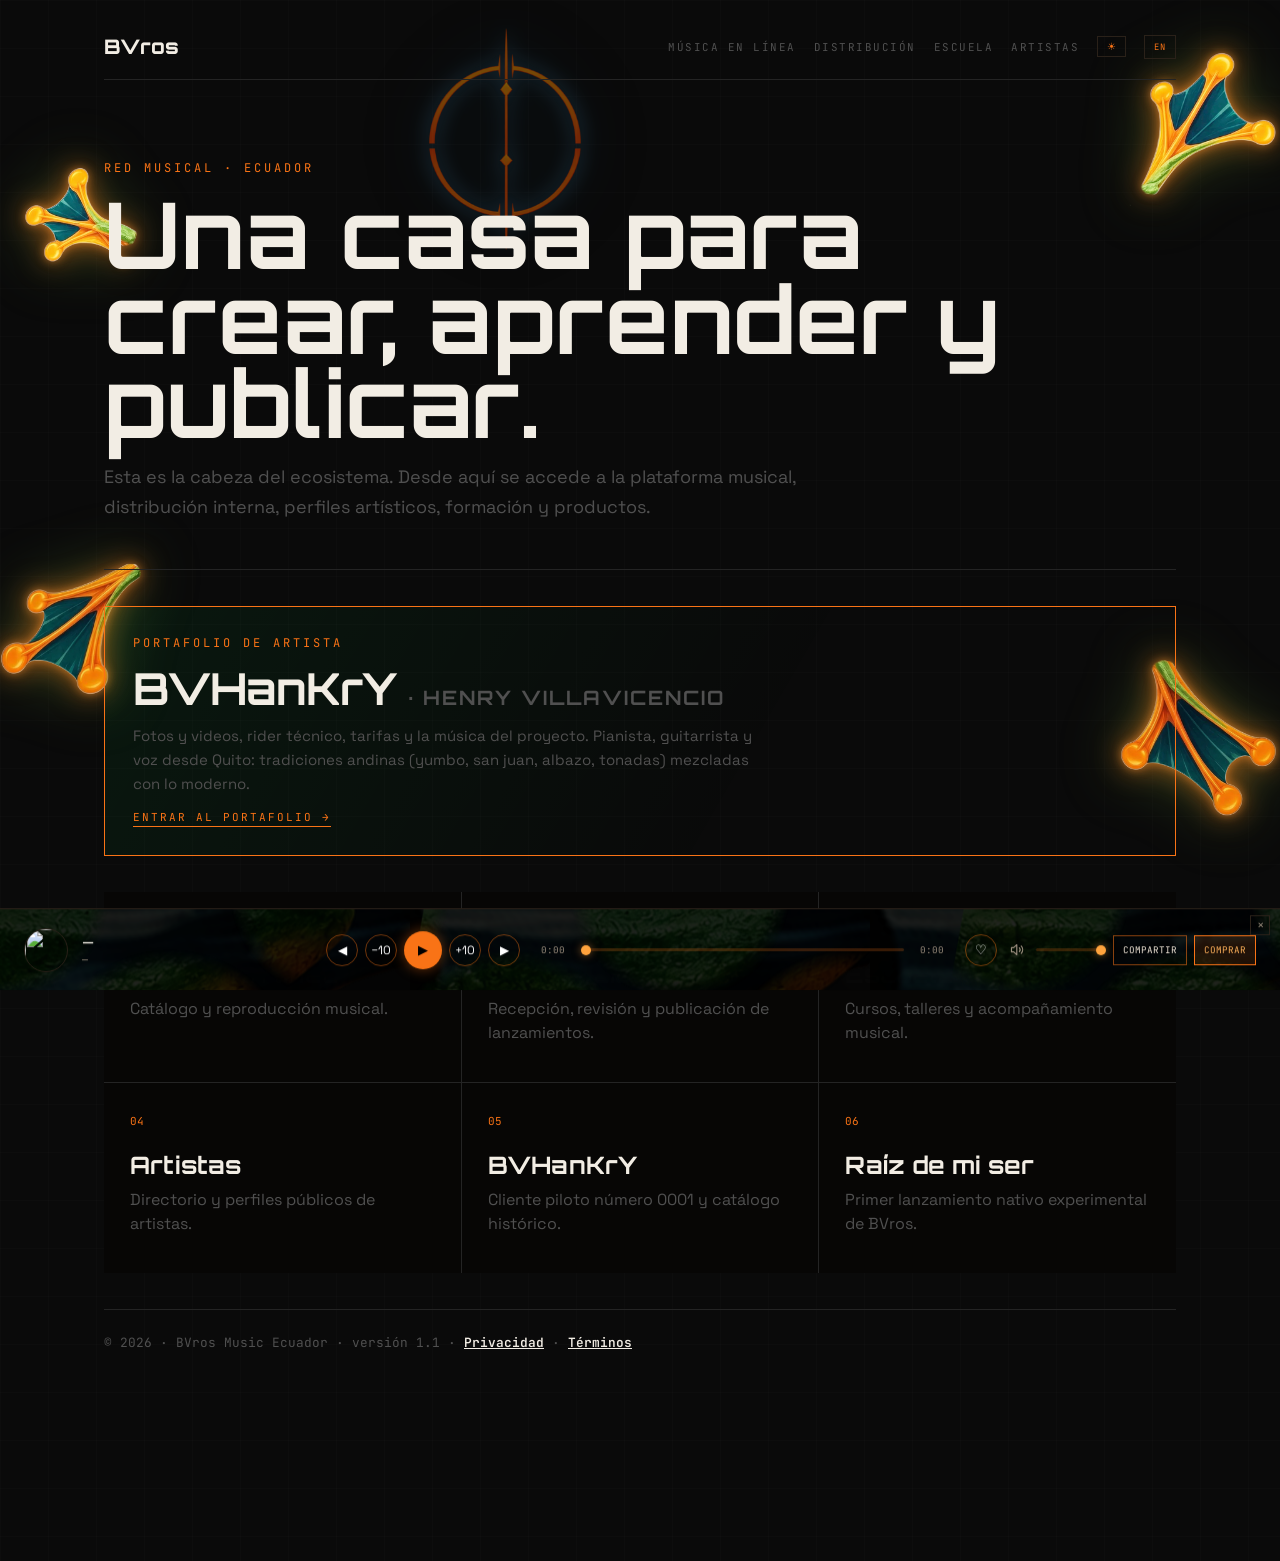
==== commit 660b80c6: "FACE PCD2 actulizaciones totales, portafolio, tienda, BVros2C.9. Panel de control con catalogo, susc" ====
--- a/index.html
+++ b/index.html
@@ -31,6 +31,32 @@
       <p>Esta es la cabeza del ecosistema. Desde aquí se accede a la plataforma musical, 
          distribución interna, perfiles artísticos, formación y productos.</p>
     </header>
+    
+<a class="bv-featured" href="portafolio.html">
+
+    <span class="eyebrow">
+        PORTAFOLIO DE ARTISTA
+    </span>
+
+    <h2>
+        BVHanKrY
+        <small>
+            · HENRY VILLAVICENCIO
+        </small>
+    </h2>
+
+    <p>
+        Fotos y videos, rider técnico, tarifas y la música del proyecto.
+        Pianista, guitarrista y voz desde Quito: tradiciones andinas
+        (yumbo, san juan, albazo, tonadas) mezcladas con lo moderno.
+    </p>
+
+    <em>
+        ENTRAR AL PORTAFOLIO →
+    </em>
+
+</a>
+
     <main class="module-grid">
       <a class="module-card" href="stream.html"><span>01</span><h2>Musica en línea</h2>
         <p>Catálogo y reproducción musical.</p>
--- a/assets/css/hub.css
+++ b/assets/css/hub.css
@@ -37,4 +37,88 @@
 /* Esquinas rectas y bordes 1px: la firma visual del perfil */
 .course-card,.artist-card,.merch-card,.rel-row,.track-row,
 .step,.dist-form,.pill,.badge,.btn-accent,.btn-outline{border-radius:0}
-.track-row{border:1px solid var(--border)}+.track-row{border:1px solid var(--border)}
+
+/* ============================================================
+   PCD-2 · ENTRADA DESTACADA AL PORTAFOLIO (index.html)
+   Tarjeta ancha que va JUSTO DEBAJO del hero de bienvenida
+   (antes de .module-grid). NO mueve ni cambia las demás
+   tarjetas de entrada: es un bloque nuevo y aparte.
+============================================================ */
+
+.bv-featured{
+  display:block;
+  margin:36px 0 0;
+  border:1px solid var(--accent);
+  padding:28px;
+  text-decoration:none;
+  background:linear-gradient(120deg,rgba(0,255,102,.06),transparent 62%);
+  transition:background .2s ease;
+}
+.bv-featured:hover{background:var(--surface)}
+.bv-featured .eyebrow{display:block;margin-bottom:4px}
+.bv-featured h2{
+  margin:10px 0 8px;
+  font-size:clamp(26px,5vw,44px);
+  letter-spacing:-1px;
+  color:var(--text);
+}
+.bv-featured h2 small{
+  font-size:.45em;
+  color:var(--muted);
+  letter-spacing:2px;
+}
+.bv-featured p{
+  max-width:640px;
+  color:var(--muted);
+  font-size:15px;
+  line-height:1.6;
+  margin:0;
+}
+.bv-featured em{
+  display:inline-block;
+  margin-top:14px;
+  font:11px var(--mono);
+  color:var(--accent);
+  letter-spacing:2px;
+  font-style:normal;
+  border-bottom:1px solid var(--accent);
+  padding-bottom:2px;
+}
+@media(max-width:760px){
+  .bv-featured{padding:20px;margin-top:26px}
+}
+
+/* ============================================================
+   PCD-2 · CLARIDAD EN MÓVIL (aplicación más cómoda)
+   Mantiene tipografía y símbolos EXACTOS: solo da aire al
+   menú del hub y a los botones para que todo sea tocable.
+============================================================ */
+
+@media(max-width:760px){
+  .hub-links{
+    gap:14px;
+    padding:4px 0 2px;
+  }
+  .hub-links a{
+    padding:6px 2px;
+    font-size:.7rem;
+  }
+  .hub-nav{
+    position:relative;
+  }
+}
+
+/* ============================================================
+   PCD-2 · TEMA CLARO: refuerzo para elementos de este
+   archivo con colores fijos (el resto lo maneja shell.js
+   redefiniendo las variables del sitio).
+============================================================ */
+
+html.bv-tema-claro body{
+  background-color:#f4f4f1 !important;
+  background-image:
+    linear-gradient(rgba(0,0,0,.032) 1px,transparent 1px),
+    linear-gradient(90deg,rgba(0,0,0,.032) 1px,transparent 1px) !important;
+  background-size:48px 48px !important;
+}
--- a/assets/css/theme-hankry.css
+++ b/assets/css/theme-hankry.css
@@ -1240,8 +1240,7 @@
             1;
     }
 
-    /* Fila 1: chip (avatar + nombre) a la derecha,
-       a la misma altura que BVros */
+    /* Chip: fila 1, derecha, a la altura de BVros */
 
     .bv-auth-chip{
         grid-column:
@@ -1259,7 +1258,6 @@
         margin:
             0;
     }
-
     /* Fila 2: enlaces centrados, más grandes,
        con el conmutador cerrando a la derecha */
 
@@ -1302,22 +1300,6 @@
 
     }
 
-    /* El chip pasa a su propia fila,
-       alineado a la izquierda */
-
-    .bv-auth-chip{
-        grid-column:
-            1 / -1;
-
-        grid-row:
-            1;
-
-        justify-self:
-            flex-start;
-
-        margin-left:
-            100px;
-    }
 
     /* Los enlaces pasan a la fila 3 */
 
@@ -1582,4 +1564,33 @@
             wrap;
     }
 
+}
+
+/* =========================================================
+   SUSCRIPCIÓN — panel grande (responsive móvil)
+========================================================= */
+
+@media(max-width:900px){
+
+    .bv-gate-panel.suscribe-mode{
+        max-width:
+            96vw;
+
+        width:
+            96vw;
+
+        padding:
+            16px 10px;
+    }
+
+    .bv-plans-grid{
+        grid-template-columns:
+            1fr;
+    }
+
+    .bv-sus-title{
+        font-size:
+            1.15rem;
+    }
+
 }
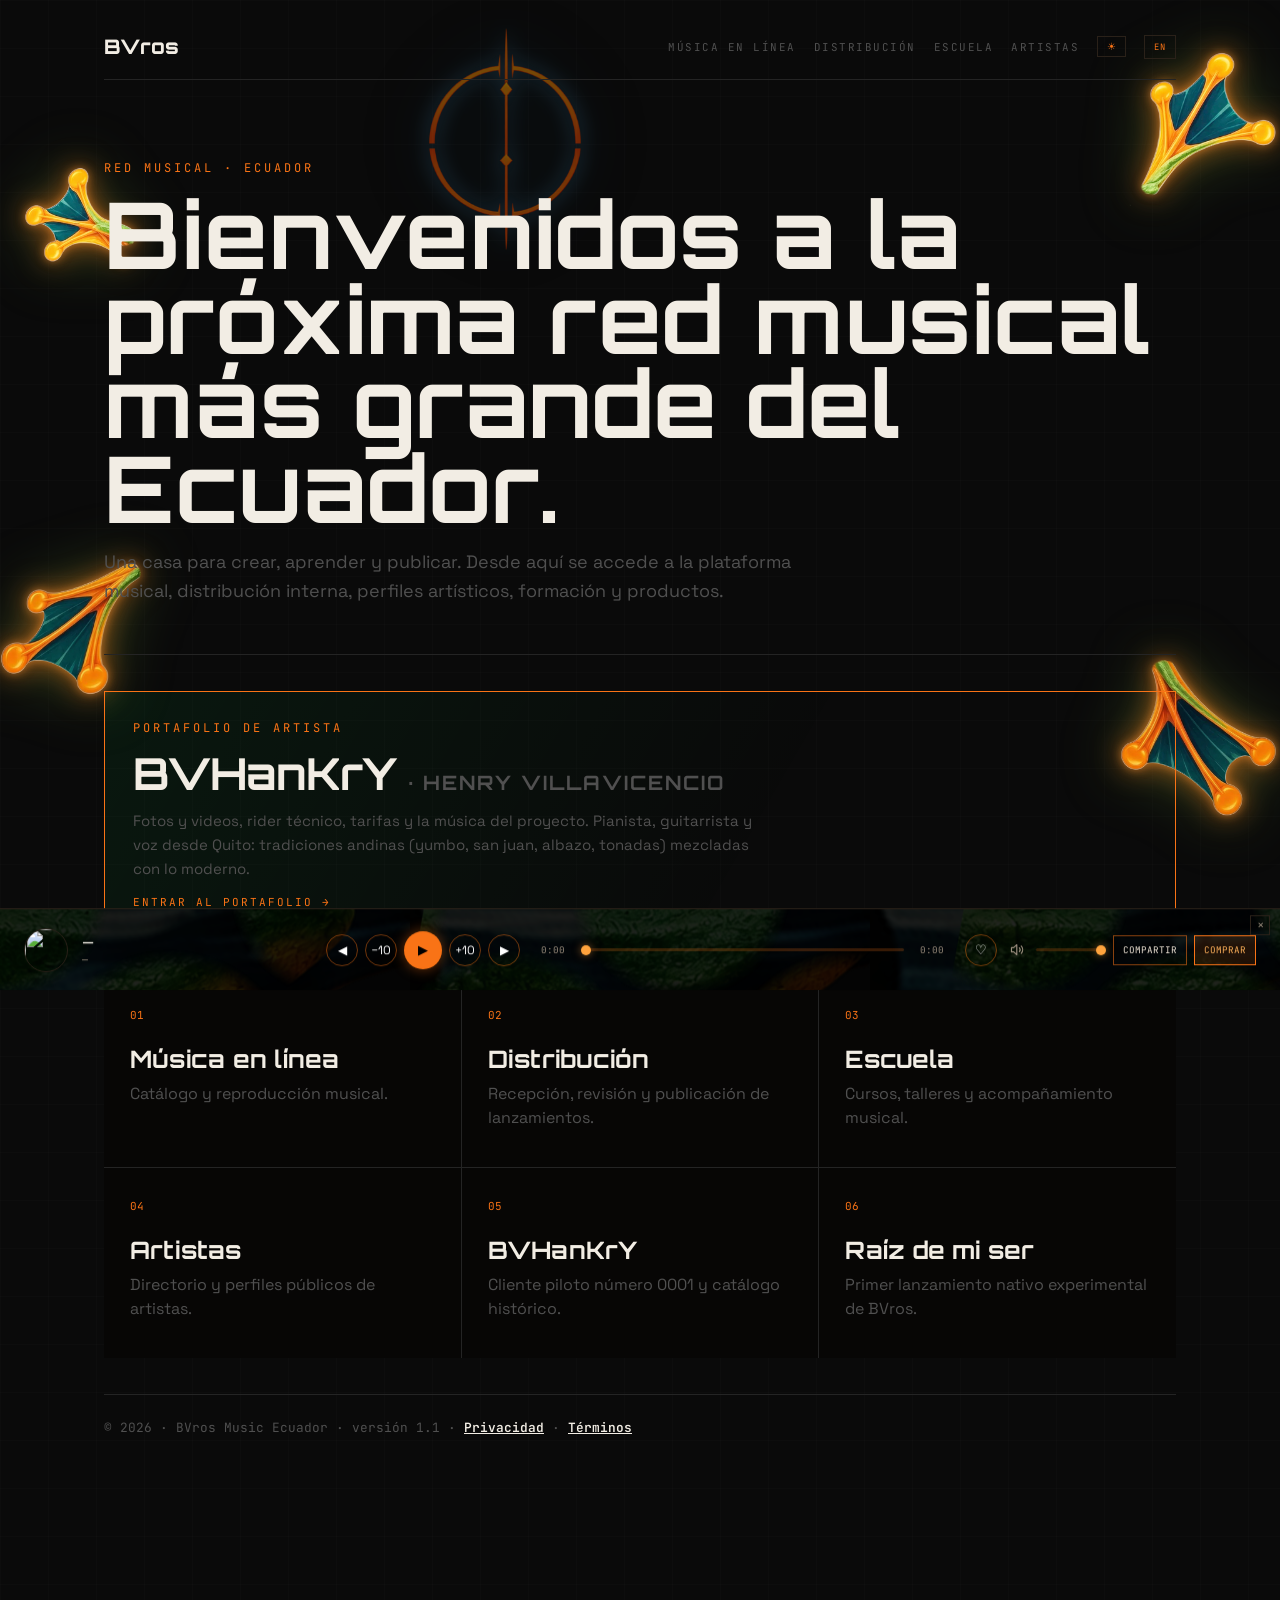
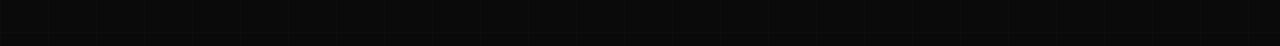
==== commit cd986965: "Bienvenida Abraham creada" ====
--- a/index.html
+++ b/index.html
@@ -27,8 +27,8 @@
     </nav>
     <header class="hub-hero">
       <div class="eyebrow">RED MUSICAL · ECUADOR</div>
-      <h1>Una casa para crear, aprender y publicar.</h1>
-      <p>Esta es la cabeza del ecosistema. Desde aquí se accede a la plataforma musical, 
+      <h1>Bienvenidos a la próxima red musical más grande del Ecuador.</h1>
+      <p>Una casa para crear, aprender y publicar. Desde aquí se accede a la plataforma musical, 
          distribución interna, perfiles artísticos, formación y productos.</p>
     </header>
     
